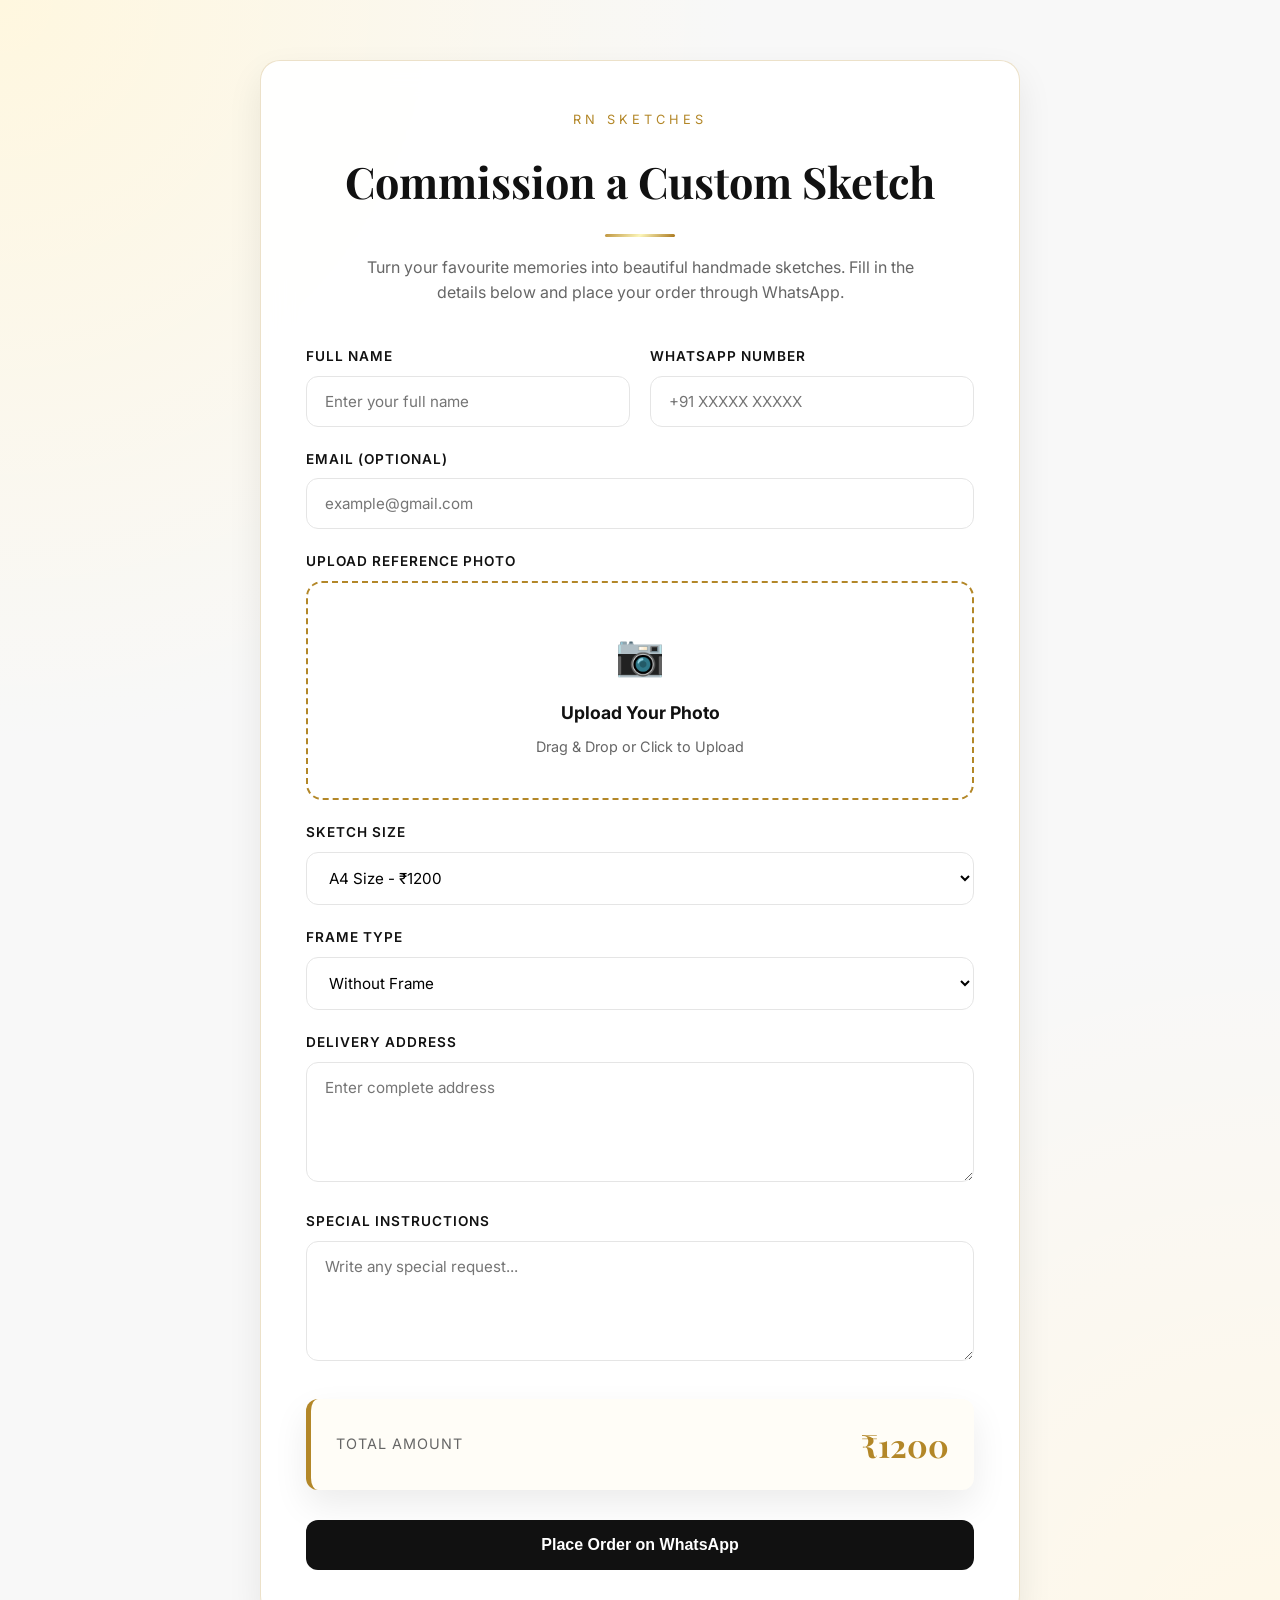
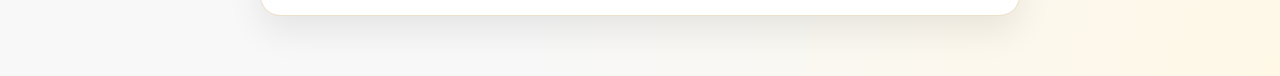
==== order/order.html @ 27a89375 "updated files/folders" ====
<!DOCTYPE html>
<html lang="en">

<head>
    <meta charset="UTF-8">
    <meta name="viewport" content="width=device-width, initial-scale=1.0">

    <title>RN Sketches | Commission a Custom Sketch</title>

    <!-- Google Fonts -->
    <link rel="preconnect" href="https://fonts.googleapis.com">
    <link rel="preconnect" href="https://fonts.gstatic.com" crossorigin>

    <link href="https://fonts.googleapis.com/css2?family=Inter:wght@300;400;500;600;700&family=Playfair+Display:wght@400;500;600;700&display=swap" rel="stylesheet">

    <!-- CSS -->
    <link rel="stylesheet" href="style.css">
</head>

<body>

    <!-- ==========================
         ORDER SECTION
    =========================== -->

    <section class="order-section">

        <div class="order-container">

            <!-- Heading -->

            <div class="section-heading">

                <span class="heading-tag">
                    RN Sketches
                </span>

                <h1 class="order-title">
                    Commission a Custom Sketch
                </h1>

                <p class="order-subtitle">
                    Turn your favourite memories into beautiful handmade sketches.
                    Fill in the details below and place your order through WhatsApp.
                </p>

            </div>

            <!-- Order Form -->

            <form id="sketchOrderForm">

                <!-- Name & Phone -->

                <div class="form-row">

                    <div class="form-group">

                        <label for="clientName">
                            Full Name
                        </label>

                        <input
                            type="text"
                            id="clientName"
                            placeholder="Enter your full name"
                            required>

                    </div>

                    <div class="form-group">

                        <label for="clientPhone">
                            WhatsApp Number
                        </label>

                        <input
                            type="tel"
                            id="clientPhone"
                            placeholder="+91 XXXXX XXXXX"
                            required>

                    </div>

                </div>

                <!-- Email -->

                <div class="form-group">

                    <label for="clientEmail">
                        Email (Optional)
                    </label>

                    <input
                        type="email"
                        id="clientEmail"
                        placeholder="example@gmail.com">

                </div>

                <!-- Upload -->

                <div class="form-group">

                    <label>
                        Upload Reference Photo
                    </label>

                    <div class="upload-area" id="uploadZone">

                        <div class="upload-icon">

                            📷

                        </div>

                        <h3>
                            Upload Your Photo
                        </h3>

                        <p id="fileLabel">
                            Drag & Drop or Click to Upload
                        </p>

                        <input
                            type="file"
                            id="photoInput"
                            accept="image/*"
                            required>

                    </div>

                </div>

                <!-- Sketch Size -->

                <div class="form-group">

                    <label for="sketchSize">
                        Sketch Size
                    </label>

                    <select id="sketchSize">

                        <option value="A4" data-price="1200">
                            A4 Size - ₹1200
                        </option>

                        <option value="A3" data-price="2500">
                            A3 Size - ₹2500
                        </option>

                        <option value="A2" data-price="4500">
                            A2 Size - ₹4500
                        </option>

                    </select>

                </div>

                <!-- Frame -->

                <div class="form-group">

                    <label for="frameType">
                        Frame Type
                    </label>

                    <select id="frameType">

                        <option value="No Frame">
                            Without Frame
                        </option>

                        <option value="Black Frame">
                            Black Frame
                        </option>

                        <option value="Golden Frame">
                            Golden Frame
                        </option>

                    </select>

                </div>

                <!-- Address -->

                <div class="form-group">

                    <label for="address">
                        Delivery Address
                    </label>

                    <textarea
                        id="address"
                        rows="4"
                        placeholder="Enter complete address"></textarea>

                </div>

                <!-- Instructions -->

                <div class="form-group">

                    <label for="notes">
                        Special Instructions
                    </label>

                    <textarea
                        id="notes"
                        rows="4"
                        placeholder="Write any special request..."></textarea>

                </div>

                <!-- Amount -->

                <div class="amount-panel">

                    <div>

                        <span class="amount-label">

                            Total Amount

                        </span>

                    </div>

                    <div>

                        <span
                            class="amount-value"
                            id="priceDisplay">

                            ₹1200

                        </span>

                    </div>

                </div>

                <!-- Button -->

                <button
                    class="whatsapp-btn"
                    type="submit">

                    <span>

                        Place Order on WhatsApp

                    </span>

                </button>

            </form>

        </div>

    </section>

    <!-- JavaScript -->

    <script src="script.js"></script>

</body>

</html>
---- order/style.css ----
/* ===========================================
   RN SKETCHES - Premium Order Form
=========================================== */

@import url('https://fonts.googleapis.com/css2?family=Inter:wght@300;400;500;600;700&family=Playfair+Display:wght@600;700&display=swap');

:root{
    --gold:#b38728;
    --gold-light:#f8f1dc;
    --gold-gradient:linear-gradient(135deg,#bf953f,#fcf6ba,#aa771c);
    --black:#111;
    --white:#fff;
    --gray:#666;
    --border:#e5e5e5;
    --shadow:0 15px 35px rgba(0,0,0,.08);
    --transition:.35s ease;
}

/* Reset */

*{
    margin:0;
    padding:0;
    box-sizing:border-box;
}

body{
    font-family:'Inter',sans-serif;
    background:#f8f8f8;
    color:var(--black);
    line-height:1.6;
}

/* Section */

.order-section{
    min-height:100vh;
    display:flex;
    justify-content:center;
    align-items:center;
    padding:60px 20px;
    background:
        radial-gradient(circle at top left,#fff7df 0%,transparent 35%),
        radial-gradient(circle at bottom right,#fff8e7 0%,transparent 35%);
}

/* Card */

.order-container{
    width:100%;
    max-width:760px;
    background:rgba(255,255,255,.95);
    backdrop-filter:blur(15px);
    border:1px solid rgba(179,135,40,.25);
    border-radius:20px;
    padding:45px;
    box-shadow:var(--shadow);
    transition:var(--transition);
}

.order-container:hover{
    transform:translateY(-6px);
    box-shadow:0 25px 50px rgba(0,0,0,.12);
}

/* Heading */

.section-heading{
    text-align:center;
    margin-bottom:40px;
}

.heading-tag{
    color:var(--gold);
    font-size:.8rem;
    text-transform:uppercase;
    letter-spacing:4px;
}

.order-title{
    font-family:'Playfair Display',serif;
    font-size:2.7rem;
    margin:15px 0;
}

.order-title::after{
    content:"";
    display:block;
    width:70px;
    height:3px;
    margin:18px auto;
    background:var(--gold-gradient);
    border-radius:20px;
    transition:.4s;
}

.order-container:hover .order-title::after{
    width:140px;
}

.order-subtitle{
    color:var(--gray);
    max-width:550px;
    margin:auto;
}

/* Form */

.form-row{
    display:grid;
    grid-template-columns:repeat(2,1fr);
    gap:20px;
}

.form-group{
    margin-bottom:22px;
}

.form-group label{
    display:block;
    margin-bottom:8px;
    font-size:.85rem;
    font-weight:600;
    text-transform:uppercase;
    letter-spacing:1px;
}

/* Inputs */

.form-group input,
.form-group select,
.form-group textarea{

    width:100%;
    padding:15px 18px;
    border:1px solid var(--border);
    border-radius:12px;
    font-size:.95rem;
    background:#fff;
    transition:var(--transition);
    font-family:inherit;

}

.form-group input:hover,
.form-group select:hover,
.form-group textarea:hover{

    border-color:var(--gold);

}

.form-group input:focus,
.form-group select:focus,
.form-group textarea:focus{

    outline:none;
    border-color:var(--gold);
    box-shadow:0 0 0 4px rgba(179,135,40,.12);

}

textarea{
    resize:vertical;
    min-height:120px;
}


/*==========================================
        Upload Area
==========================================*/

.upload-area{
    border:2px dashed var(--gold);
    border-radius:16px;
    padding:40px 20px;
    text-align:center;
    background:var(--white);
    cursor:pointer;
    transition:var(--transition);
}

.upload-area:hover{
    border-style:solid;
    background:var(--gold-light);
    transform:translateY(-4px);
}

.upload-icon{
    font-size:2.5rem;
    margin-bottom:12px;
    transition:var(--transition);
}

.upload-area:hover .upload-icon{
    transform:scale(1.1) rotate(8deg);
}

.upload-area h3{
    font-size:1.1rem;
    margin-bottom:8px;
}

.upload-area p{
    color:var(--gray);
    font-size:.9rem;
}

#photoInput{
    display:none;
}

/*==========================================
        Amount Panel
==========================================*/

.amount-panel{
    margin:30px 0;
    padding:20px 25px;
    display:flex;
    justify-content:space-between;
    align-items:center;
    background:#fffdf7;
    border-left:5px solid var(--gold);
    border-radius:12px;
    box-shadow:var(--shadow);
}

.amount-label{
    color:var(--gray);
    font-size:.9rem;
    text-transform:uppercase;
    letter-spacing:1px;
}

.amount-value{
    font-family:'Playfair Display',serif;
    font-size:2rem;
    color:var(--gold);
    font-weight:700;
}

/*==========================================
        WhatsApp Button
==========================================*/

.whatsapp-btn{
    width:100%;
    padding:16px;
    border:none;
    border-radius:12px;
    background:var(--black);
    color:var(--white);
    font-size:1rem;
    font-weight:600;
    cursor:pointer;
    overflow:hidden;
    position:relative;
    transition:var(--transition);
}

.whatsapp-btn::before{
    content:"";
    position:absolute;
    top:0;
    left:-120%;
    width:100%;
    height:100%;
    background:linear-gradient(
        120deg,
        transparent,
        rgba(255,255,255,.35),
        transparent
    );
    transition:.8s;
}

.whatsapp-btn:hover::before{
    left:120%;
}

.whatsapp-btn:hover{
    background:var(--gold);
    color:var(--black);
    transform:translateY(-3px);
}

.whatsapp-btn:active{
    transform:scale(.98);
}

/*==========================================
        Animations
==========================================*/

.order-container{
    animation:fadeUp .7s ease;
}

@keyframes fadeUp{

    from{
        opacity:0;
        transform:translateY(40px);
    }

    to{
        opacity:1;
        transform:translateY(0);
    }

}

/*==========================================
        Responsive
==========================================*/

@media(max-width:768px){

    .order-container{
        padding:30px 20px;
    }

    .order-title{
        font-size:2rem;
    }

    .form-row{
        grid-template-columns:1fr;
    }

    .amount-panel{
        flex-direction:column;
        gap:10px;
        text-align:center;
    }

}

@media(max-width:480px){

    .order-section{
        padding:30px 15px;
    }

    .order-title{
        font-size:1.8rem;
    }

    .upload-area{
        padding:30px 15px;
    }

    .amount-value{
        font-size:1.6rem;
    }

    .whatsapp-btn{
        font-size:.95rem;
        padding:15px;
    }

}
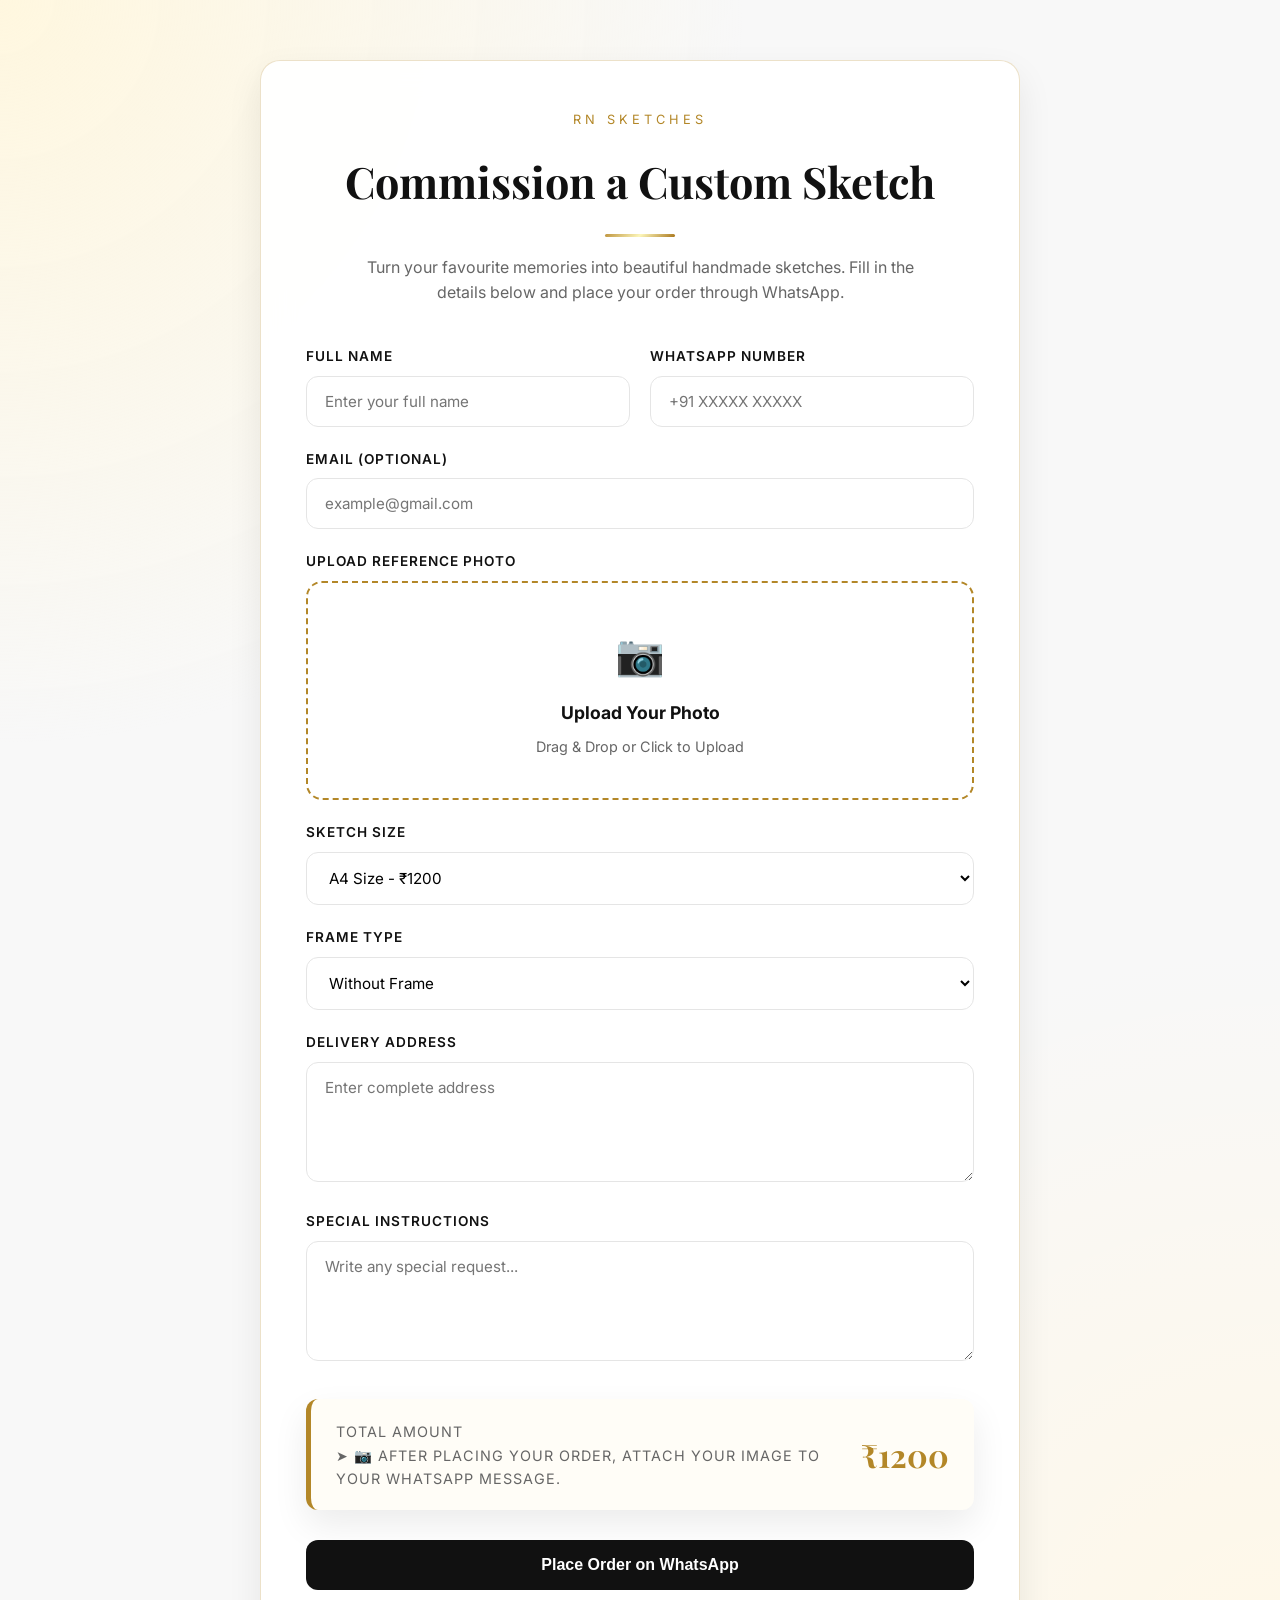
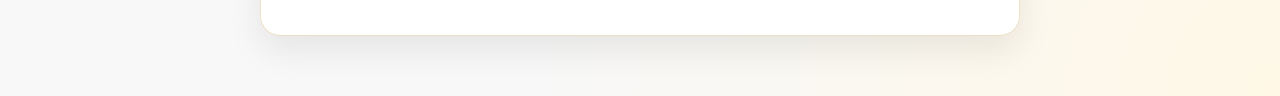
==== commit 375c69ee: "updated index.html" ====
--- a/order/order.html
+++ b/order/order.html
@@ -11,7 +11,9 @@
     <link rel="preconnect" href="https://fonts.googleapis.com">
     <link rel="preconnect" href="https://fonts.gstatic.com" crossorigin>
 
-    <link href="https://fonts.googleapis.com/css2?family=Inter:wght@300;400;500;600;700&family=Playfair+Display:wght@400;500;600;700&display=swap" rel="stylesheet">
+    <link
+        href="https://fonts.googleapis.com/css2?family=Inter:wght@300;400;500;600;700&family=Playfair+Display:wght@400;500;600;700&display=swap"
+        rel="stylesheet">
 
     <!-- CSS -->
     <link rel="stylesheet" href="style.css">
@@ -60,11 +62,7 @@
                             Full Name
                         </label>
 
-                        <input
-                            type="text"
-                            id="clientName"
-                            placeholder="Enter your full name"
-                            required>
+                        <input type="text" id="clientName" placeholder="Enter your full name" required>
 
                     </div>
 
@@ -74,11 +72,7 @@
                             WhatsApp Number
                         </label>
 
-                        <input
-                            type="tel"
-                            id="clientPhone"
-                            placeholder="+91 XXXXX XXXXX"
-                            required>
+                        <input type="tel" id="clientPhone" placeholder="+91 XXXXX XXXXX" required>
 
                     </div>
 
@@ -92,10 +86,7 @@
                         Email (Optional)
                     </label>
 
-                    <input
-                        type="email"
-                        id="clientEmail"
-                        placeholder="example@gmail.com">
+                    <input type="email" id="clientEmail" placeholder="example@gmail.com">
 
                 </div>
 
@@ -123,11 +114,7 @@
                             Drag & Drop or Click to Upload
                         </p>
 
-                        <input
-                            type="file"
-                            id="photoInput"
-                            accept="image/*"
-                            required>
+                        <input type="file" id="photoInput" accept="image/*" required>
 
                     </div>
 
@@ -193,10 +180,7 @@
                         Delivery Address
                     </label>
 
-                    <textarea
-                        id="address"
-                        rows="4"
-                        placeholder="Enter complete address"></textarea>
+                    <textarea id="address" rows="4" placeholder="Enter complete address"></textarea>
 
                 </div>
 
@@ -208,10 +192,7 @@
                         Special Instructions
                     </label>
 
-                    <textarea
-                        id="notes"
-                        rows="4"
-                        placeholder="Write any special request..."></textarea>
+                    <textarea id="notes" rows="4" placeholder="Write any special request..."></textarea>
 
                 </div>
 
@@ -224,16 +205,14 @@
                         <span class="amount-label">
 
                             Total Amount
-
+                            <p>➤ 📷 After placing your order, attach your image to your WhatsApp message.</p>
                         </span>
 
                     </div>
 
                     <div>
 
-                        <span
-                            class="amount-value"
-                            id="priceDisplay">
+                        <span class="amount-value" id="priceDisplay">
 
                             ₹1200
 
@@ -245,10 +224,8 @@
 
                 <!-- Button -->
 
-                <button
-                    class="whatsapp-btn"
-                    type="submit">
-
+                <button class="whatsapp-btn" type="submit">
+                    
                     <span>
 
                         Place Order on WhatsApp
--- a/order/style.css
+++ b/order/style.css
@@ -1,5 +1,5 @@
 /* ===========================================
-   RN SKETCHES - Premium Order Form
+   RN SKETCHES - Premium Order Form by fully prompted chatgpt,but edit as per my requirements
 =========================================== */
 
 @import url('https://fonts.googleapis.com/css2?family=Inter:wght@300;400;500;600;700&family=Playfair+Display:wght@600;700&display=swap');
